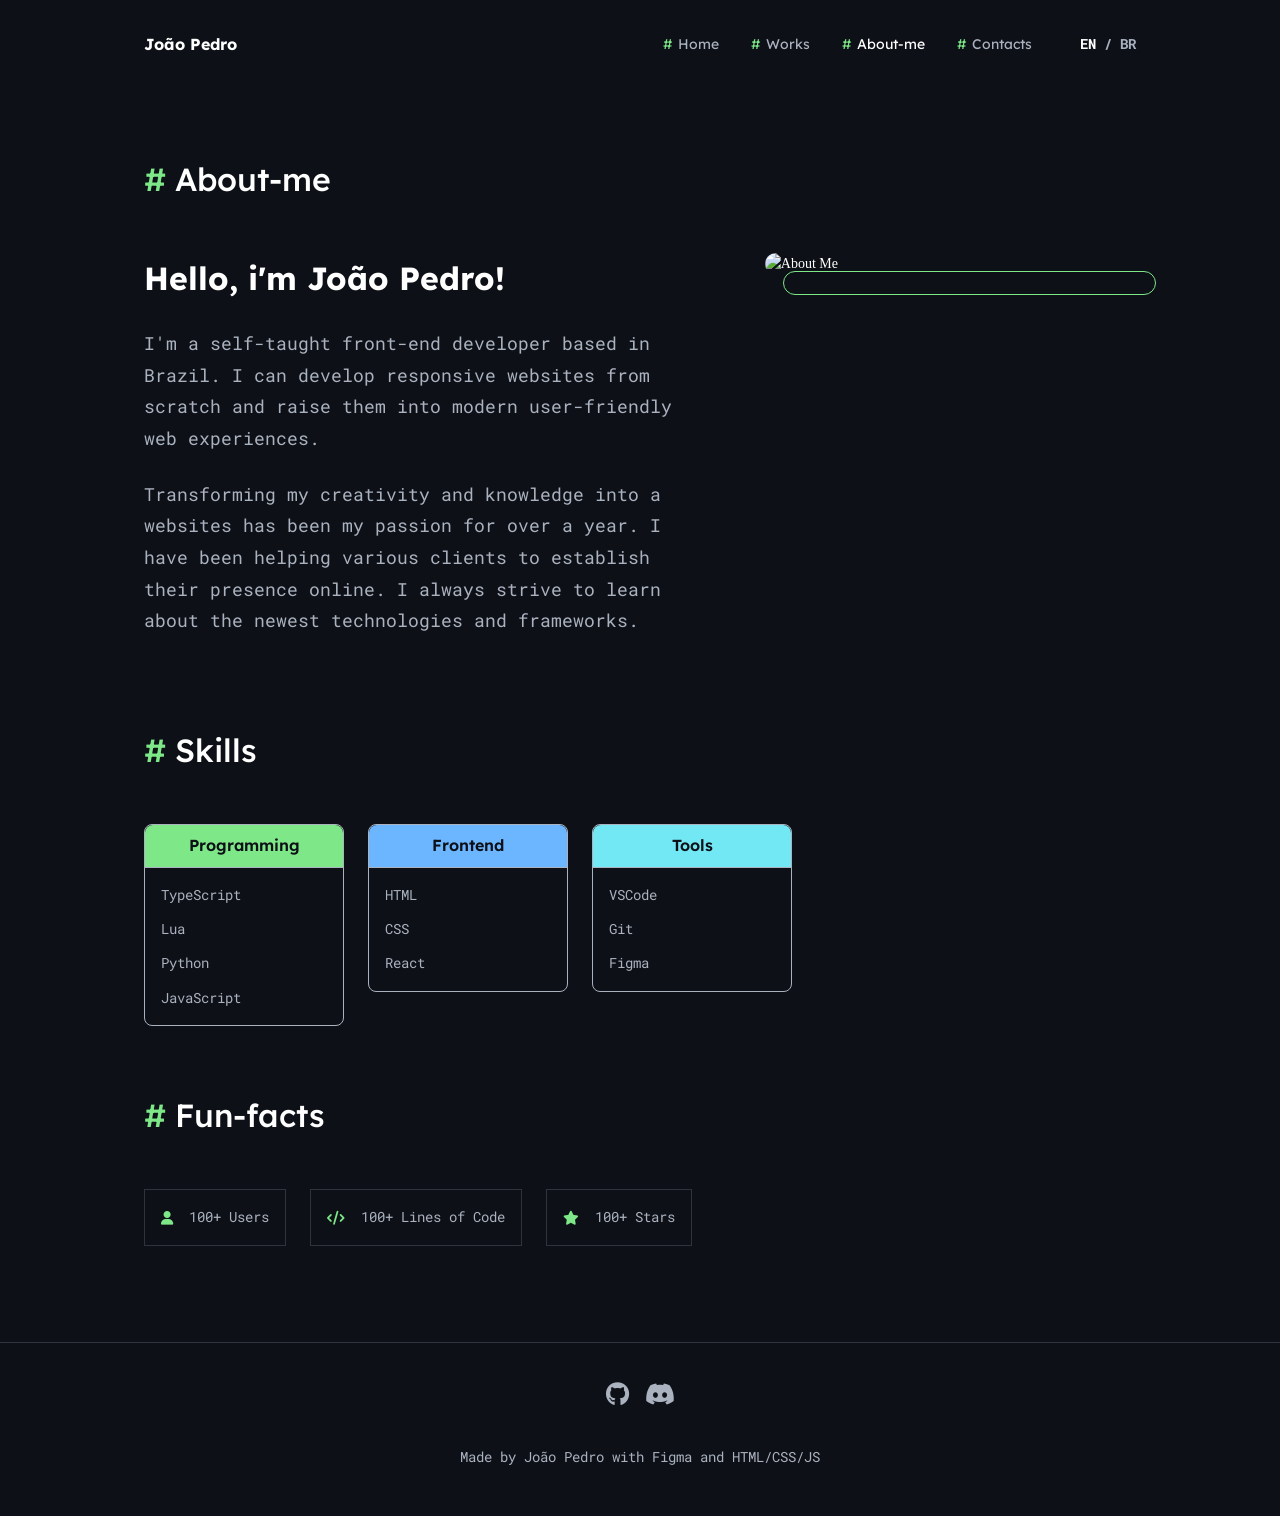
==== src/aboutme.html @ 2ddbf8a6 "feat: Add new project cards, implement working-on animation, and refine UI styling with new `app.js`" ====
<!doctype html>
<html lang="en">
  <head>
    <meta charset="UTF-8" />
    <meta name="viewport" content="width=device-width, initial-scale=1.0" />
    <title>About Me | João Pedro</title>
    <link rel="stylesheet" href="../style/style.css" />
    <link rel="preconnect" href="https://fonts.googleapis.com" />
    <link rel="preconnect" href="https://fonts.gstatic.com" crossorigin />
    <link
      href="https://fonts.googleapis.com/css2?family=Lexend:wght@100..900&display=swap"
      rel="stylesheet"
    />
    <link
      href="https://fonts.googleapis.com/css2?family=Lexend:wght@100..900&family=Roboto+Mono:ital,wght@0,100..700;1,100..700&display=swap"
      rel="stylesheet"
    />
    <link
      href="https://cdnjs.cloudflare.com/ajax/libs/font-awesome/6.5.0/css/all.min.css"
      rel="stylesheet"
    />
  </head>

  <body>
    <!-- Header -->
    <header class="header">
      <div class="container header-container">
        <div class="logo">
          <span><a href="../index.html">João Pedro</a></span>
        </div>
        <nav class="nav">
          <ul class="nav-list">
            <li>
              <a href="../index.html"
                ><span class="hash">#</span>
                <span data-i18n="nav_home">Home</span></a
              >
            </li>
            <li>
              <a href="works.html"
                ><span class="hash">#</span>
                <span data-i18n="nav_works">Works</span></a
              >
            </li>
            <li>
              <a href="aboutme.html" class="active"
                ><span class="hash">#</span>
                <span data-i18n="nav_about">About-me</span></a
              >
            </li>
            <li>
              <a href="contacts.html"
                ><span class="hash">#</span>
                <span data-i18n="nav_contacts">Contacts</span></a
              >
            </li>
            <li class="lang-switch">
              <span class="active">EN</span>
              <span class="divider">/</span>
              <span>BR</span>
            </li>
          </ul>
          <div class="hamburger-menu">
            <span></span>
            <span></span>
            <span></span>
          </div>
        </nav>
      </div>
    </header>

    <main class="container">
      <section class="section-header">
        <h2 class="section-title">
          <span class="hash">#</span>
          <span data-i18n="section_about">About-me</span>
        </h2>
      </section>

      <!-- About Me Content -->
      <section class="about">
        <div class="about-content">
          <div class="about-text">
            <h3 data-i18n="about_title">Hello, i'm João Pedro!</h3>
            <p data-i18n="about_p1">
              I'm a self-taught front-end developer based in Brazil. I can
              develop responsive websites from scratch and raise them into
              modern user-friendly web experiences.
            </p>
            <p data-i18n="about_p2">
              Transforming my creativity and knowledge into a websites has been
              my passion for over a year. I have been helping various clients to
              establish their presence online. I always strive to learn about
              the newest technologies and frameworks.
            </p>
          </div>
          <div class="about-image">
            <div class="img-placeholder">
              <img src="../media/img/about-img.png" alt="About Me" />
            </div>
          </div>
        </div>
      </section>

      <!-- Skills Section (Simplified from index) -->
      <section class="skills" style="margin-top: 4rem;">
        <div class="section-header">
          <h2 class="section-title">
            <span class="hash">#</span>
            <span data-i18n="section_skills">Skills</span>
          </h2>
          <div class="line"></div>
        </div>

        <div class="skills-content">
          <div class="skills-grid">
            <div class="skill-column">
              <div class="skill-category">
                <h3 class="skill-title-programming" data-i18n="skill_title_programming">Languages</h3>
                <ul>
                  <li class="skill-list">TypeScript</li>
                  <li class="skill-list">Lua</li>
                  <li class="skill-list">Python</li>
                  <li class="skill-list">JavaScript</li>
                </ul>
              </div>
            </div>
            <div class="skill-column">
              <div class="skill-category">
                <h3 class="skill-title-frontend">Frontend</h3>
                <ul>
                  <li class="skill-list">HTML</li>
                  <li class="skill-list">CSS</li>
                  <li class="skill-list">React</li>
                </ul>
              </div>
            </div>
            <div class="skill-column">
              <div class="skill-category">
                <h3 class="skill-title-tools" data-i18n="skill_title_tools">Tools</h3>
                <ul>
                  <li class="skill-list">VSCode</li>
                  <li class="skill-list">Git</li>
                  <li class="skill-list">Figma</li>
                </ul>
              </div>
            </div>
          </div>
        </div>
      </section>
      <!-- Fun facts -->
      <section class="funfacts">
        <div class="section-header">
          <h2 class="section-title">
            <span class="hash">#</span>
            <span data-i18n="section_funfacts">Fun-facts</span>
          </h2>
        </div>
        <div class="funfacts-container">
          <div class="funfact-item">
            <i class="fa-solid fa-user"></i>
            <span data-i18n="funfact_users">100+ Users</span>
          </div>
          <div class="funfact-item">
            <i class="fa-solid fa-code"></i>
            <span data-i18n="funfact_code">100+ Lines of Code</span>
          </div>
          <div class="funfact-item">
            <i class="fa-solid fa-star"></i>
            <span data-i18n="funfact_star">100+ Stars</span>
          </div>
        </div>
      </section>
    </main>


    <!-- Footer -->
    <footer class="footer">
      <div class="footer-separator"></div>
      <div class="container footer-container">
        <div class="footer-socials">
          <a href="https://github.com/joaopedro" target="_blank"
            ><i class="fa-brands fa-github"></i
          ></a>
          <a href="https://discord.com/users/joaopedro" target="_blank"
            ><i class="fa-brands fa-discord"></i
          ></a>
        </div>
        <div class="footer-copyright">
          <p>Made by João Pedro with Figma and HTML/CSS/JS</p>
        </div>
      </div>
    </footer>

    <script src="../script/translations.js"></script>
    <script src="https://cdn.jsdelivr.net/npm/marked/marked.min.js"></script>
    <script src="../script/app.js"></script>
  </body>
</html>
---- style/style.css ----
/* Global Reset & Variables */
:root {
  --bg: #0d1117;
  --accent: #abb2bf;
  --button-bg: #1c1c21;
  --button-hover: #282828;
  --border: #2f333d;
  --white: #ffffff;
  --gray: #abb2bf;

  /* Tags Colors */
  --programming: #7EE787;
  --frontend: #6CB6FF;
  --ai: #C674F5;
  --devops: #F67A7C;
  --innovation: #FFA657;
  --design: #F892C7;
  --mobile: #F5F569;
  --datascience: #9CD33B;
  --tools: #73E8F5;
  --other: #abb2bf;
  --backend: #F67A7C;

  --font-main: "Lexend", sans-serif;
  --font-text: "Roboto mono", monospace;
}

* {
  margin: 0;
  padding: 0;
  box-sizing: border-box;
}

body {
  background-color: var(--bg);
  color: var(--white);
  line-height: 1.6;
  font-size: 14px;
}

a {
  font-family: var(--font-main);
  text-decoration: none;
  color: inherit;
}

ul {
  list-style: none;
}

img {
  max-width: 100%;
  display: block;
}

/* Utility Classes */
.container {
  max-width: 1024px;
  margin: 0 auto;
  padding: 0 1rem;
  width: 100%;
}

.hash {
  color: var(--programming);
}

.highlight_green {
  color: var(--programming);
}
.highlight_blue {
  color: var(--frontend);
}
.highlight_purple {
  color: var(--ai);
}
.highlight_red {
  color: var(--devops);
}
.highlight_yellow {
  color: var(--mobile);
}
.highlight_orange {
  color: var(--innovation);
}
.highlight_pink {
  color: var(--design);
}
.highlight_cyan {
  color: var(--tools);
}

.btn {
  border-radius: 8px;
  display: inline-block;
  padding: 8px 16px;
  border: 1px solid var(--programming);
  color: var(--white);
  background-color: var(--button-bg);
  font-weight: 500;
  cursor: pointer;
}

.btn i {
  margin-right: 8px;
}

.btn:hover {
  background-color: var(--button-hover);
}

.btn-primary {
  border-color: var(--accent);
}

.btn-small {
  padding: 4px 8px;
  font-size: 0.9rem;
}

.btn-large {
  display: block;
  width: fit-content;
  margin: 2rem auto 0;
  padding: 8px 200px;
  font-size: 1rem;
}

.section-header {
  font-family: var(--font-main);
  display: flex;
  align-items: center;
  margin-bottom: 3rem;
  margin-top: 4rem;
}

.section-title {
  font-family: var(--font-main);
  font-size: 2rem;
  font-weight: 500;
}

.view-all {
  font-family: var(--font-text);
  margin-left: auto;
  font-size: 1rem;
}

/* Header */
.header {
  padding: 2rem 0;
  position: sticky;
  top: 0;
  background-color: var(--bg);
  z-index: 100;
  border-bottom: 1px solid var(--accent-line);
}

.header-container {
  display: flex;
  justify-content: space-between;
  align-items: center;
}

.logo span {
  font-family: var(--font-main);
  font-weight: 700;
  font-size: 1rem;
}

.nav-list {
  display: flex;
  gap: 2rem;
}

.nav-list a {
  color: var(--gray);
}

.nav-list a:hover,
.nav-list a.active {
  color: var(--white);
}

.nav-list .hash {
  margin-right: 2px;
}

.lang-switch {
  font-family: var(--font-text);
  margin-left: 1rem;
  color: var(--gray);
  font-weight: bold;
  cursor: pointer;
}

.lang-switch .active {
  color: var(--white);
}

.hamburger-menu {
  display: none;
  flex-direction: column;
  gap: 5px;
  cursor: pointer;
}

.hamburger-menu span {
  width: 25px;
  height: 3px;
  background-color: var(--white);
}

/* Hero Section */
.hero {
  margin-top: 4rem;
}

.hero-container {
  display: flex;
  align-items: center;
  justify-content: space-between;
  gap: 2rem;
}

.hero-content {
  max-width: 500px;
}

.hero-title {
  font-family: var(--font-main);
  font-size: 52px;
  font-weight: normal;
  margin-bottom: 1rem;
  line-height: 1.2;
  letter-spacing: -1px;
}

.hero-title span[class^="highlight_"] {
  font-weight: bold;
}

.hero-desc {
  color: var(--gray);
  font-family: var(--font-text);
  font-size: 16px;
  margin-bottom: 2rem;
}

.hero-image {
  position: relative;
  max-width: 400px;
}

.hero-image img {
  border-radius: 24px;
}

/* Quote Section */
.quote-section {
  margin-top: 6rem;
  margin-bottom: 12rem;
}

.quote-box {
  margin: 0 auto;
  padding: 1rem 2rem;
  position: relative;
  width: fit-content;
  border-left: 4px solid var(--programming);
}

.quote-text {
  font-family: var(--font-text);
  font-size: 1.5rem;
  font-weight: 500;
  display: flex;
  flex-direction: column;
  gap: 1.5rem;
}

.quote-author {
  font-family: var(--font-text);
  font-weight: bold;
  font-size: 1rem;
}

/* Projects Section */
.projects-grid {
  display: grid;
  grid-template-columns: repeat(auto-fill, minmax(300px, 1fr));
  gap: 1rem;
}

.project-card {
  border: 1px solid var(--accent);
  border-radius: 8px;
}

.card-img img {
  width: 100%;
  height: 200px;
  object-fit: cover;
  border-bottom: 1px solid var(--gray);
  background-color: var(--bg); /* Placeholder color */
  border-radius: 8px 8px 0 0;
}

.card-tag-tech {
  font-size: 1rem;
  font-family: var(--font-text);
  font-weight: 500;
  display: flex;
  gap: 0.5rem;
  flex-wrap: wrap;
  padding-bottom: 1rem;
}

.card-tag-tech span {
  width: auto;
  height: auto;
  border-radius: 6px;
  padding: 0.2rem 0.6rem;
  color: var(--bg);
}

.card-tag-tech span.frontend {
  background-color: var(--frontend);
}
.card-tag-tech span.backend {
  background-color: var(--backend);
}
.card-tag-tech span.datascience {
  background-color: var(--datascience);
}
.card-tag-tech span.tools {
  background-color: var(--tools);
}
.card-tag-tech span.ai {
  background-color: var(--ai);
}
.card-tag-tech span.design {
  background-color: var(--design);
}
.card-tag-tech span.mobile {
  background-color: var(--mobile);
}
.card-tag-tech span.programming {
  background-color: var(--programming);
}
.card-tag-tech span.innovation {
  background-color: var(--innovation);
}
.card-tag-tech span.other {
  background-color: var(--other);
}

.card-body {
  padding: 1rem;
  font-family: var(--font-text);
}

.card-title {
  font-family: var(--font-main);
  font-size: 1.5rem;
  margin-bottom: 1rem;
}

.card-desc {
  font-family: var(--font-text);
  color: var(--gray);
  margin-bottom: 1rem;
}

.card-footer {
  font-family: var(--font-text);
  display: flex;
  gap: 1rem;
}

/* Skills Section */
.skills-content {
  display: flex;
  gap: 2rem;
}

.skills-grid {
  flex: 3;
  display: flex;
  flex-direction: row;
  gap: 1.5rem;
  flex-wrap: wrap;
  justify-content: flex-start;
}

.skill-column {
  display: flex;
  flex-direction: column;
  gap: 1.5rem;
}

.skill-category {
  border: 1px solid var(--accent);
  border-radius: 8px;
  width: 200px;
}

.skill-title,
[class^="skill-title-"] {
  font-family: var(--font-main);
  padding: 0.5rem;
  border-bottom: 1px solid var(--accent);
  font-size: 1rem;
  font-weight: 600;
  text-align: center;
}

[class^="skill-title-"] {
  color: var(--bg);
  border-radius: 8px 8px 0 0;
}

.skill-title-programming {
  background-color: var(--programming);
}
.skill-title-datascience {
  background-color: var(--datascience);
}
.skill-title-devops {
  background-color: var(--devops);
}
.skill-title-tools {
  background-color: var(--tools);
}
.skill-title-ai {
  background-color: var(--ai);
}
.skill-title-other {
  background-color: var(--other);
}
.skill-title-backend {
  background-color: var(--backend);
}
.skill-title-frontend {
  background-color: var(--frontend);
}
.skill-title-mobile {
  background-color: var(--mobile);
}
.skill-title-design {
  background-color: var(--design);
}
.skill-title-innovation {
  background-color: var(--innovation);
}

.skill-category ul {
  display: flex;
  flex-direction: column;
  gap: 0.75rem;
  padding: 1rem;
}

.skill-list {
  font-family: var(--font-text);
  color: var(--accent);
  display: flex;
  align-items: center;
  gap: 0.5rem;
}

/* About Me */
.about-content {
  display: flex;
  gap: 4rem;
  align-items: flex-start;
}

.about-text {
  flex: 1.2;
  color: var(--accent);
}

.about-text h3 {
  font-family: var(--font-main);
  font-size: 2rem;
  color: var(--white);
  margin-bottom: 1.5rem;
}

.about-text p {
  font-family: var(--font-text);
  margin-bottom: 1.5rem;
  line-height: 1.8;
  font-size: 1.1rem;
}

.about-image {
  flex: 0.8;
  position: relative;
}

.about-image img {
  border-radius: 24px;
}

.about-image::after {
  content: "";
  position: absolute;
  bottom: -20px;
  right: -20px;
  width: 100%;
  height: 100%;
  border: 1px solid var(--programming);
  border-radius: 24px;
  z-index: -1;
}

/* Contacts Section */
.contacts {
  padding: 6rem 0;
}

.contacts-container {
  display: flex;
  justify-content: space-between;
  align-items: center;
  gap: 4rem;
}

.contacts-left {
  flex: 1;
}

.lets-work-header {
  display: flex;
  align-items: center;
  gap: 1.5rem;
  margin-bottom: 0.5rem;
}

.lets-text {
  font-family: var(--font-main);
  font-size: 4rem;
  font-weight: 800;
  color: var(--white);
  line-height: 1;
}

.arrow-badge {
  background-color: #79f18e;
  width: 75px;
  height: 50px;
  border-radius: 50px;
  display: flex;
  align-items: center;
  justify-content: center;
  color: #0c0d10;
  font-size: 1.5rem;
}

.arrow-badge i {
  transform: rotate(45deg);
}

.work-together-text {
  font-family: var(--font-main);
  font-size: 4rem;
  font-weight: 800;
  color: var(--white);
  margin-bottom: 2.5rem;
  line-height: 1;
}

.contacts-desc {
  font-family: var(--font-text);
  color: var(--gray);
  max-width: 450px;
  font-size: 1.1rem;
  line-height: 1.6;
}

.contacts-right {
  flex: 1;
  display: flex;
  justify-content: flex-end;
}

.contacts-card {
  background-color: transparent;
  border: 1px solid var(--border);
  border-radius: 40px;
  padding: 46px;
  width: 100%;
  max-width: 900px;
}

.contacts-card .card-title {
  font-family: var(--font-main);
  font-size: 2rem;
  font-weight: 500;
  margin-bottom: 3rem;
  color: var(--white);
}

.contact-info-grid {
  display: grid;
  grid-template-columns: 1fr 1fr;
  gap: 2rem;
  margin-bottom: 3rem;
}

.info-label {
  font-family: var(--font-text);
  color: var(--gray);
  font-size: 0.9rem;
  margin-bottom: 0.5rem;
}

.info-value {
  font-family: var(--font-text);
  color: var(--white);
  font-size: 0.9rem;
  font-weight: 500;
}

.card-bottom {
  display: flex;
  justify-content: space-between;
  align-items: center;
}

.social-links-circle {
  display: flex;
  gap: 1rem;
}

.social-icon-circle {
  width: 45px;
  height: 45px;
  border-radius: 50%;
  background-color: #1c1f26;
  display: flex;
  align-items: center;
  justify-content: center;
  color: var(--white);
  font-size: 1.1rem;
  transition: background-color 0.3s;
}

.social-icon-circle:hover {
  background-color: #2f333d;
}

.card-actions {
  display: flex;
  gap: 1rem;
}

/* Footer Section */
.footer {
  padding-bottom: 3rem;
}

.footer-separator {
  height: 1px;
  background-color: var(--border);
  margin-bottom: 2rem;
}

.footer-container {
  display: flex;
  flex-direction: column;
  align-items: center;
  gap: 2rem;
}

.social-icons-hero {
  display: flex;
  gap: 1.5rem;
  margin-top: 3rem;
}

.social-icons-hero a {
  font-size: 1.5rem;
  color: var(--gray);
  transition:
    color 0.3s,
    transform 0.3s;
}

.social-icons-hero a:hover {
  color: var(--programming);
  transform: translateY(-5px);
}

.footer-socials {
  display: flex;
  gap: 1rem;
  font-size: 1.5rem;
  color: var(--gray);
}

.footer-socials a:hover {
  color: var(--white);
}

.footer-copyright {
  font-family: var(--font-text);
  color: var(--gray);
  font-size: 0.9rem;
  text-align: center;
}

/* Responsive */
@media (max-width: 768px) {
  .nav-list {
    display: none; /* Hide nav links on mobile for now */
    position: absolute;
    top: 60px;
    left: 0;
    width: 100%;
    background-color: var(--bg);
    flex-direction: column;
    align-items: center;
    padding: 2rem;
    border-bottom: 1px solid var(--gray);
  }

  .nav-list.active {
    display: flex;
  }

  .hamburger-menu {
    display: flex;
  }

  .hero-container {
    flex-direction: column;
    text-align: center;
  }

  .hero-content {
    max-width: 100%;
    display: flex;
    flex-direction: column;
    align-items: center;
  }

  .social-icons-hero {
    justify-content: center;
  }

  .hero-image {
    display: none; /* often clearer on mobile */
  }

  .skills-content {
    flex-direction: column;
  }

  .skills-grid {
    justify-content: center;
    align-items: center;
    flex-wrap: wrap;
  }

  .about-content {
    flex-direction: column;
  }

  .about-image {
    display: none;
  }

  .contacts-container {
    flex-direction: column;
    gap: 4rem;
    text-align: center;
  }

  .lets-work-header {
    justify-content: center;
  }

  .lets-text,
  .work-together-text {
    font-size: 2.5rem;
  }

  .contacts-desc {
    margin: 0 auto;
  }

  .contacts-right {
    justify-content: center;
  }

  .contacts-card {
    padding: 2rem;
  }

  .contact-info-grid {
    grid-template-columns: 1fr;
    gap: 1.5rem;
  }

  .card-bottom {
    flex-direction: column;
    gap: 2rem;
    justify-content: space-between;
  }
}

/* Markdown */
.markdown-content {
  font-family: var(--font-text);
  color: var(--gray);
  line-height: 1.6;
  font-size: 16px;
}

.markdown-content h1 {
  font-family: var(--font-main);
  font-size: 2.5rem;
  font-weight: bold;
  margin-top: 2rem;
  margin-bottom: 1rem;
  color: var(--white);
}

.markdown-content h2 {
  font-family: var(--font-main);
  font-size: 2rem;
  font-weight: bold;
  margin-top: 2rem;
  margin-bottom: 1rem;
  color: var(--white);
}

.markdown-content h3 {
  font-family: var(--font-main);
  font-size: 1.5rem;
  font-weight: bold;
  margin-top: 1.5rem;
  margin-bottom: 0.5rem;
  color: var(--white);
}

.markdown-content h4 {
  font-family: var(--font-main);
  font-size: 1.25rem;
  font-weight: bold;
  margin-top: 1rem;
  margin-bottom: 0.5rem;
  color: var(--white);
}

.markdown-content h5 {
  font-family: var(--font-main);
  font-size: 1.125rem;
  font-weight: bold;
  margin-top: 1rem;
  margin-bottom: 0.5rem;
  color: var(--white);
}

.markdown-content h6 {
  font-family: var(--font-main);
  font-size: 1rem;
  font-weight: bold;
  margin-top: 1rem;
  margin-bottom: 0.5rem;
  color: var(--white);
}

.markdown-content p {
  margin-bottom: 1rem;
}

.markdown-content a {
  color: var(--programming);
  text-decoration: none;
}

.markdown-content a:hover {
  text-decoration: underline;
}

.markdown-content ul,
.markdown-content ol {
  margin-bottom: 1rem;
  padding-left: 2rem;
}

.markdown-content li {
  margin-bottom: 0.5rem;
}

.markdown-content blockquote {
  border-left: 4px solid var(--programming);
  padding-left: 1rem;
  margin: 1rem 0;
  color: var(--gray);
}

.markdown-content pre {
  background-color: var(--button-bg);
  padding: 1rem;
  border-radius: 8px;
  overflow-x: auto;
  margin: 1rem 0;
}

.markdown-content code {
  background-color: var(--button-bg);
  padding: 0.2rem 0.4rem;
  border-radius: 4px;
}

.markdown-content pre code {
  background-color: transparent;
  padding: 0;
}

.markdown-content table {
  border-collapse: collapse;
  width: 100%;
  margin: 1rem 0;
}

.markdown-content th,
.markdown-content td {
  border: 1px solid var(--gray);
  padding: 0.5rem;
  text-align: left;
}

.markdown-content th {
  background-color: var(--button-bg);
  color: var(--white);
}

.markdown-content img {
  max-width: 100%;
  height: auto;
  margin: 1rem 0;
  border-radius: 8px;
}

.markdown-content hr {
  border: none;
  border-top: 1px solid var(--gray);
  margin: 2rem 0;
}


/* Working On section */
.working-on {
  border: 1px solid var(--border);
  position: absolute;
  bottom: 2rem;
  left: 0;
  background-color: var(--bg);
  padding: 0.5rem 1rem;
  z-index: 10;
  display: flex;
  align-items: center;
  gap: 0.5rem;
  border-radius: 0 8px 8px 0;
}

.working-on-content {
  display: flex;
  align-items: center;
  gap: 1rem;
}

@keyframes blink {
  0% {
    opacity: 1;
  }
  50% {
    opacity: 0;
  }
  100% {
    opacity: 1;
  }
}

.working-icon.active {
  animation: blink 1s infinite; /* pisca a cada 1 segundo */
  color: var(--programming);
  font-size: 0.8rem;
}

.working-icon.disable {
  animation: none;
  color: var(--gray);
}

.working-on-title {
  color: var(--gray);
  font-family: var(--font-text);
  font-size: 1rem;
  font-weight: 500;
}

/* Fun Facts section */
.funfacts {
  margin-top: 4rem;
  margin-bottom: 6rem;
}

.funfacts-container {
  display: flex;
  flex-wrap: wrap;
  gap: 1.5rem;
}

.funfact-item {
  border: 1px solid var(--border);
  padding: 1rem;
  display: flex;
  align-items: center;
  gap: 1rem;
  font-family: var(--font-text);
  color: var(--gray);
}

.funfact-item i {
  color: var(--programming);
}
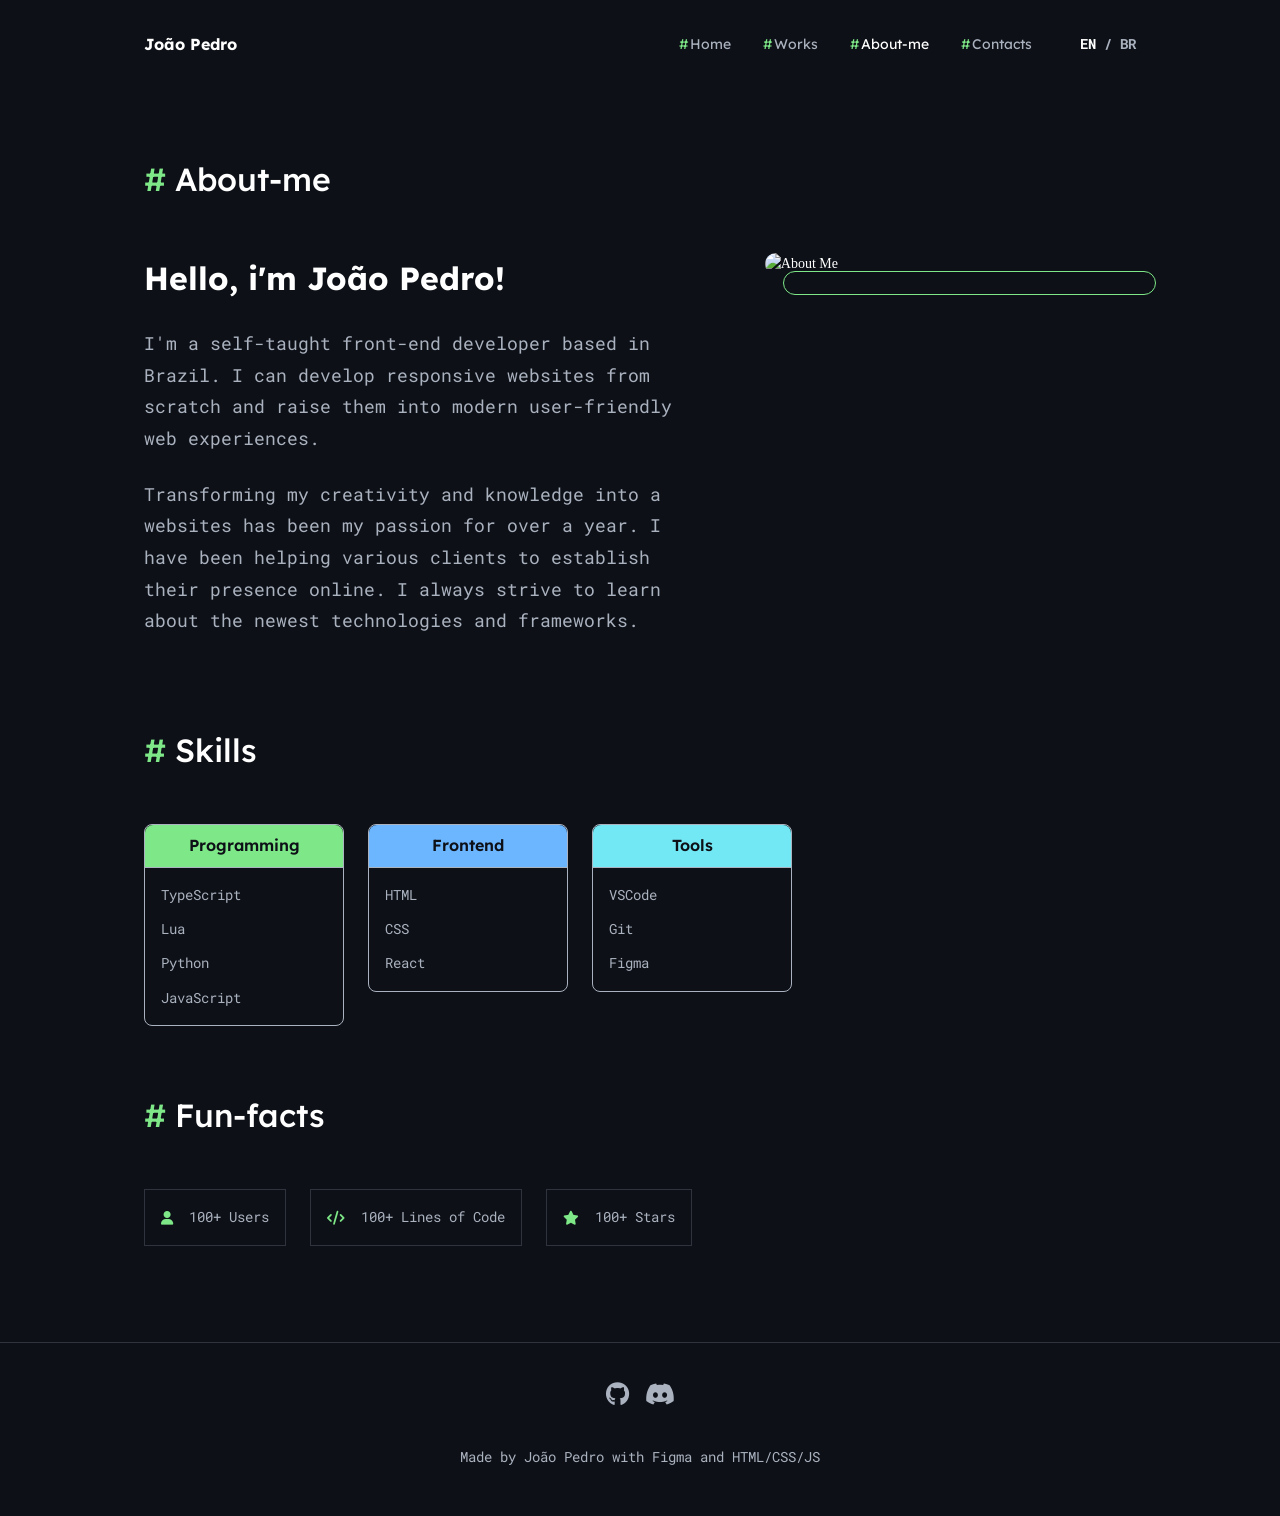
==== commit faba4888: "feat: syntax fix" ====
--- a/src/aboutme.html
+++ b/src/aboutme.html
@@ -1,199 +1,179 @@
 <!doctype html>
 <html lang="en">
-  <head>
-    <meta charset="UTF-8" />
-    <meta name="viewport" content="width=device-width, initial-scale=1.0" />
-    <title>About Me | João Pedro</title>
-    <link rel="stylesheet" href="../style/style.css" />
-    <link rel="preconnect" href="https://fonts.googleapis.com" />
-    <link rel="preconnect" href="https://fonts.gstatic.com" crossorigin />
-    <link
-      href="https://fonts.googleapis.com/css2?family=Lexend:wght@100..900&display=swap"
-      rel="stylesheet"
-    />
-    <link
-      href="https://fonts.googleapis.com/css2?family=Lexend:wght@100..900&family=Roboto+Mono:ital,wght@0,100..700;1,100..700&display=swap"
-      rel="stylesheet"
-    />
-    <link
-      href="https://cdnjs.cloudflare.com/ajax/libs/font-awesome/6.5.0/css/all.min.css"
-      rel="stylesheet"
-    />
-  </head>
 
-  <body>
-    <!-- Header -->
-    <header class="header">
-      <div class="container header-container">
-        <div class="logo">
-          <span><a href="../index.html">João Pedro</a></span>
+<head>
+  <meta charset="UTF-8" />
+  <meta name="viewport" content="width=device-width, initial-scale=1.0" />
+  <title>About Me | João Pedro</title>
+  <link rel="stylesheet" href="../style/style.css" />
+  <link rel="preconnect" href="https://fonts.googleapis.com" />
+  <link rel="preconnect" href="https://fonts.gstatic.com" crossorigin />
+  <link href="https://fonts.googleapis.com/css2?family=Lexend:wght@100..900&display=swap" rel="stylesheet" />
+  <link
+    href="https://fonts.googleapis.com/css2?family=Lexend:wght@100..900&family=Roboto+Mono:ital,wght@0,100..700;1,100..700&display=swap"
+    rel="stylesheet">
+  <link href="https://cdnjs.cloudflare.com/ajax/libs/font-awesome/6.5.0/css/all.min.css" rel="stylesheet" />
+</head>
+
+<body>
+  <!-- Header -->
+  <header class="header">
+    <div class="container header-container">
+      <div class="logo">
+        <span><a href="../index.html">João Pedro</a></span>
+      </div>
+      <nav class="nav">
+        <ul class="nav-list">
+          <li>
+            <a href="../index.html"><span class="hash">#</span><span data-i18n="nav_home">Home</span></a>
+          </li>
+          <li>
+            <a href="works.html"><span class="hash">#</span><span data-i18n="nav_works">Works</span></a>
+          </li>
+          <li>
+            <a href="aboutme.html" class="active"><span class="hash">#</span><span
+                data-i18n="nav_about">About-me</span></a>
+          </li>
+          <li>
+            <a href="contacts.html"><span class="hash">#</span><span data-i18n="nav_contacts">Contacts</span></a>
+          </li>
+          <li class="lang-switch">
+            <span class="active">EN</span>
+            <span class="divider">/</span>
+            <span>BR</span>
+          </li>
+        </ul>
+        <div class="hamburger-menu">
+          <span></span>
+          <span></span>
+          <span></span>
         </div>
-        <nav class="nav">
-          <ul class="nav-list">
-            <li>
-              <a href="../index.html"
-                ><span class="hash">#</span>
-                <span data-i18n="nav_home">Home</span></a
-              >
-            </li>
-            <li>
-              <a href="works.html"
-                ><span class="hash">#</span>
-                <span data-i18n="nav_works">Works</span></a
-              >
-            </li>
-            <li>
-              <a href="aboutme.html" class="active"
-                ><span class="hash">#</span>
-                <span data-i18n="nav_about">About-me</span></a
-              >
-            </li>
-            <li>
-              <a href="contacts.html"
-                ><span class="hash">#</span>
-                <span data-i18n="nav_contacts">Contacts</span></a
-              >
-            </li>
-            <li class="lang-switch">
-              <span class="active">EN</span>
-              <span class="divider">/</span>
-              <span>BR</span>
-            </li>
-          </ul>
-          <div class="hamburger-menu">
-            <span></span>
-            <span></span>
-            <span></span>
+      </nav>
+    </div>
+  </header>
+
+  <main class="container">
+    <section class="section-header">
+      <h2 class="section-title">
+        <span class="hash">#</span>
+        <span data-i18n="section_about">About-me</span>
+      </h2>
+    </section>
+
+    <!-- About Me Content -->
+    <section class="about">
+      <div class="about-content">
+        <div class="about-text">
+          <h3 data-i18n="about_title">Hello, i'm João Pedro!</h3>
+          <p data-i18n="about_p1">
+            I'm a self-taught front-end developer based in Brazil. I can
+            develop responsive websites from scratch and raise them into
+            modern user-friendly web experiences.
+          </p>
+          <p data-i18n="about_p2">
+            Transforming my creativity and knowledge into a websites has been
+            my passion for over a year. I have been helping various clients to
+            establish their presence online. I always strive to learn about
+            the newest technologies and frameworks.
+          </p>
+        </div>
+        <div class="about-image">
+          <div class="img-placeholder">
+            <img src="../media/img/about-img.png" alt="About Me" />
           </div>
-        </nav>
+        </div>
       </div>
-    </header>
+    </section>
 
-    <main class="container">
-      <section class="section-header">
+    <!-- Skills Section (Simplified from index) -->
+    <section class="skills" style="margin-top: 4rem;">
+      <div class="section-header">
         <h2 class="section-title">
           <span class="hash">#</span>
-          <span data-i18n="section_about">About-me</span>
+          <span data-i18n="section_skills">Skills</span>
         </h2>
-      </section>
+        <div class="line"></div>
+      </div>
 
-      <!-- About Me Content -->
-      <section class="about">
-        <div class="about-content">
-          <div class="about-text">
-            <h3 data-i18n="about_title">Hello, i'm João Pedro!</h3>
-            <p data-i18n="about_p1">
-              I'm a self-taught front-end developer based in Brazil. I can
-              develop responsive websites from scratch and raise them into
-              modern user-friendly web experiences.
-            </p>
-            <p data-i18n="about_p2">
-              Transforming my creativity and knowledge into a websites has been
-              my passion for over a year. I have been helping various clients to
-              establish their presence online. I always strive to learn about
-              the newest technologies and frameworks.
-            </p>
+      <div class="skills-content">
+        <div class="skills-grid">
+          <div class="skill-column">
+            <div class="skill-category">
+              <h3 class="skill-title-programming" data-i18n="skill_title_programming">Languages</h3>
+              <ul>
+                <li class="skill-list">TypeScript</li>
+                <li class="skill-list">Lua</li>
+                <li class="skill-list">Python</li>
+                <li class="skill-list">JavaScript</li>
+              </ul>
+            </div>
           </div>
-          <div class="about-image">
-            <div class="img-placeholder">
-              <img src="../media/img/about-img.png" alt="About Me" />
+          <div class="skill-column">
+            <div class="skill-category">
+              <h3 class="skill-title-frontend">Frontend</h3>
+              <ul>
+                <li class="skill-list">HTML</li>
+                <li class="skill-list">CSS</li>
+                <li class="skill-list">React</li>
+              </ul>
+            </div>
+          </div>
+          <div class="skill-column">
+            <div class="skill-category">
+              <h3 class="skill-title-tools" data-i18n="skill_title_tools">Tools</h3>
+              <ul>
+                <li class="skill-list">VSCode</li>
+                <li class="skill-list">Git</li>
+                <li class="skill-list">Figma</li>
+              </ul>
             </div>
           </div>
         </div>
-      </section>
-
-      <!-- Skills Section (Simplified from index) -->
-      <section class="skills" style="margin-top: 4rem;">
-        <div class="section-header">
-          <h2 class="section-title">
-            <span class="hash">#</span>
-            <span data-i18n="section_skills">Skills</span>
-          </h2>
-          <div class="line"></div>
+      </div>
+    </section>
+    <!-- Fun facts -->
+    <section class="funfacts">
+      <div class="section-header">
+        <h2 class="section-title">
+          <span class="hash">#</span>
+          <span data-i18n="section_funfacts">Fun-facts</span>
+        </h2>
+      </div>
+      <div class="funfacts-container">
+        <div class="funfact-item">
+          <i class="fa-solid fa-user"></i>
+          <span data-i18n="funfact_users">100+ Users</span>
         </div>
-
-        <div class="skills-content">
-          <div class="skills-grid">
-            <div class="skill-column">
-              <div class="skill-category">
-                <h3 class="skill-title-programming" data-i18n="skill_title_programming">Languages</h3>
-                <ul>
-                  <li class="skill-list">TypeScript</li>
-                  <li class="skill-list">Lua</li>
-                  <li class="skill-list">Python</li>
-                  <li class="skill-list">JavaScript</li>
-                </ul>
-              </div>
-            </div>
-            <div class="skill-column">
-              <div class="skill-category">
-                <h3 class="skill-title-frontend">Frontend</h3>
-                <ul>
-                  <li class="skill-list">HTML</li>
-                  <li class="skill-list">CSS</li>
-                  <li class="skill-list">React</li>
-                </ul>
-              </div>
-            </div>
-            <div class="skill-column">
-              <div class="skill-category">
-                <h3 class="skill-title-tools" data-i18n="skill_title_tools">Tools</h3>
-                <ul>
-                  <li class="skill-list">VSCode</li>
-                  <li class="skill-list">Git</li>
-                  <li class="skill-list">Figma</li>
-                </ul>
-              </div>
-            </div>
-          </div>
+        <div class="funfact-item">
+          <i class="fa-solid fa-code"></i>
+          <span data-i18n="funfact_code">100+ Lines of Code</span>
         </div>
-      </section>
-      <!-- Fun facts -->
-      <section class="funfacts">
-        <div class="section-header">
-          <h2 class="section-title">
-            <span class="hash">#</span>
-            <span data-i18n="section_funfacts">Fun-facts</span>
-          </h2>
+        <div class="funfact-item">
+          <i class="fa-solid fa-star"></i>
+          <span data-i18n="funfact_star">100+ Stars</span>
         </div>
-        <div class="funfacts-container">
-          <div class="funfact-item">
-            <i class="fa-solid fa-user"></i>
-            <span data-i18n="funfact_users">100+ Users</span>
-          </div>
-          <div class="funfact-item">
-            <i class="fa-solid fa-code"></i>
-            <span data-i18n="funfact_code">100+ Lines of Code</span>
-          </div>
-          <div class="funfact-item">
-            <i class="fa-solid fa-star"></i>
-            <span data-i18n="funfact_star">100+ Stars</span>
-          </div>
-        </div>
-      </section>
-    </main>
+      </div>
+    </section>
+  </main>
 
 
-    <!-- Footer -->
-    <footer class="footer">
-      <div class="footer-separator"></div>
-      <div class="container footer-container">
-        <div class="footer-socials">
-          <a href="https://github.com/joaopedro" target="_blank"
-            ><i class="fa-brands fa-github"></i
-          ></a>
-          <a href="https://discord.com/users/joaopedro" target="_blank"
-            ><i class="fa-brands fa-discord"></i
-          ></a>
-        </div>
-        <div class="footer-copyright">
-          <p>Made by João Pedro with Figma and HTML/CSS/JS</p>
-        </div>
+  <!-- Footer -->
+  <footer class="footer">
+    <div class="footer-separator"></div>
+    <div class="container footer-container">
+      <div class="footer-socials">
+        <a href="https://github.com/joaopedro" target="_blank"><i class="fa-brands fa-github"></i></a>
+        <a href="https://discord.com/users/joaopedro" target="_blank"><i class="fa-brands fa-discord"></i></a>
       </div>
-    </footer>
+      <div class="footer-copyright">
+        <p>Made by João Pedro with Figma and HTML/CSS/JS</p>
+      </div>
+    </div>
+  </footer>
 
-    <script src="../script/translations.js"></script>
-    <script src="https://cdn.jsdelivr.net/npm/marked/marked.min.js"></script>
-    <script src="../script/app.js"></script>
-  </body>
-</html>
+  <script src="../script/translations.js"></script>
+  <script src="https://cdn.jsdelivr.net/npm/marked/marked.min.js"></script>
+  <script src="../script/app.js"></script>
+</body>
+
+</html>
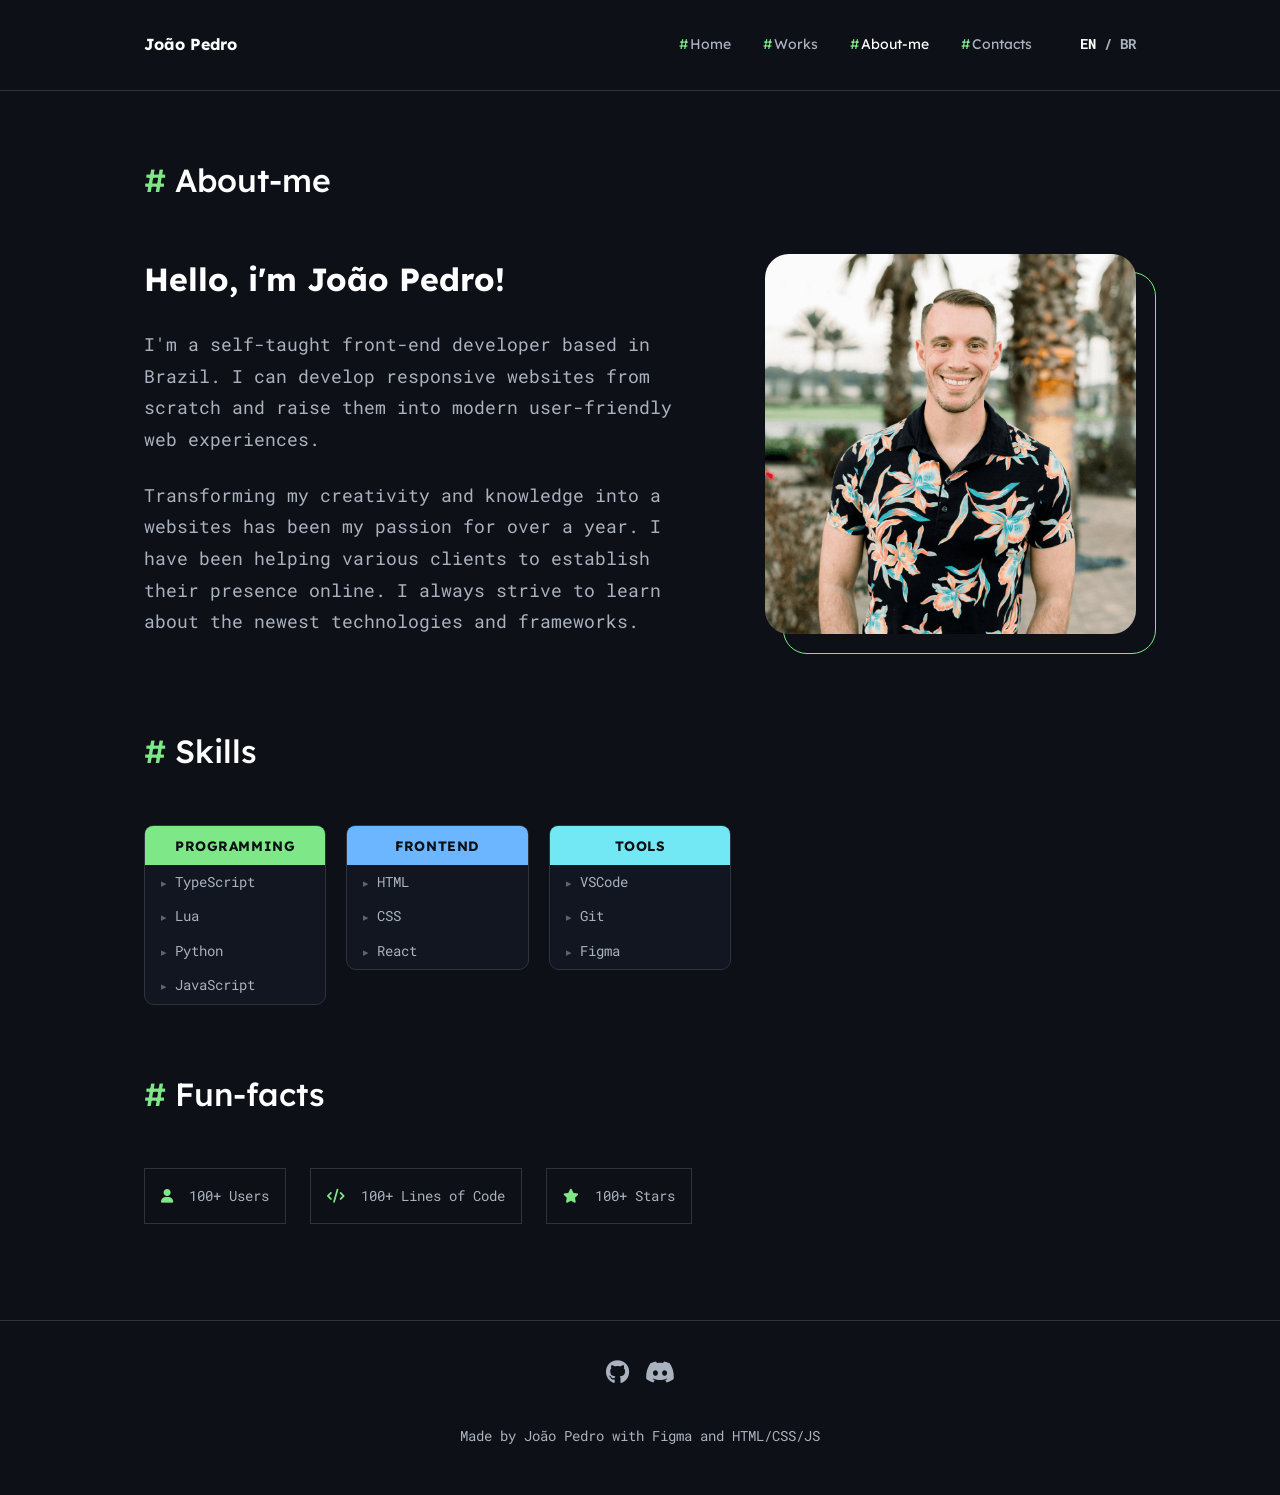
==== commit 56d0ae08: "feat: Remove markdown rendering functionality, associated files, and unused CSS, and clean up duplic" ====
--- a/src/aboutme.html
+++ b/src/aboutme.html
@@ -8,7 +8,6 @@
   <link rel="stylesheet" href="../style/style.css" />
   <link rel="preconnect" href="https://fonts.googleapis.com" />
   <link rel="preconnect" href="https://fonts.gstatic.com" crossorigin />
-  <link href="https://fonts.googleapis.com/css2?family=Lexend:wght@100..900&display=swap" rel="stylesheet" />
   <link
     href="https://fonts.googleapis.com/css2?family=Lexend:wght@100..900&family=Roboto+Mono:ital,wght@0,100..700;1,100..700&display=swap"
     rel="stylesheet">
@@ -172,7 +171,6 @@
   </footer>
 
   <script src="../script/translations.js"></script>
-  <script src="https://cdn.jsdelivr.net/npm/marked/marked.min.js"></script>
   <script src="../script/app.js"></script>
 </body>
 
--- a/style/style.css
+++ b/style/style.css
@@ -1,3 +1,10 @@
+/* ── Mobile (≤ 768px) ── */
+@media (max-width: 768px) {
+  .nav-list {
+    display: none;
+  }
+}
+
 /* Global Reset & Variables */
 :root {
   --bg: #0d1117;
@@ -68,24 +75,31 @@
 .highlight_green {
   color: var(--programming);
 }
+
 .highlight_blue {
   color: var(--frontend);
 }
+
 .highlight_purple {
   color: var(--ai);
 }
+
 .highlight_red {
   color: var(--devops);
 }
+
 .highlight_yellow {
   color: var(--mobile);
 }
+
 .highlight_orange {
   color: var(--innovation);
 }
+
 .highlight_pink {
   color: var(--design);
 }
+
 .highlight_cyan {
   color: var(--tools);
 }
@@ -122,7 +136,7 @@
   display: block;
   width: fit-content;
   margin: 2rem auto 0;
-  padding: 8px 200px;
+  padding: 8px clamp(24px, 8vw, 80px);
   font-size: 1rem;
 }
 
@@ -140,11 +154,7 @@
   font-weight: 500;
 }
 
-.view-all {
-  font-family: var(--font-text);
-  margin-left: auto;
-  font-size: 1rem;
-}
+
 
 /* Header */
 .header {
@@ -153,7 +163,7 @@
   top: 0;
   background-color: var(--bg);
   z-index: 100;
-  border-bottom: 1px solid var(--accent-line);
+  border-bottom: 1px solid var(--border);
 }
 
 .header-container {
@@ -229,7 +239,7 @@
 
 .hero-title {
   font-family: var(--font-main);
-  font-size: 52px;
+  font-size: clamp(2rem, 5vw, 52px);
   font-weight: normal;
   margin-bottom: 1rem;
   line-height: 1.2;
@@ -302,7 +312,8 @@
   height: 200px;
   object-fit: cover;
   border-bottom: 1px solid var(--gray);
-  background-color: var(--bg); /* Placeholder color */
+  background-color: var(--bg);
+  /* Placeholder color */
   border-radius: 8px 8px 0 0;
 }
 
@@ -317,8 +328,6 @@
 }
 
 .card-tag-tech span {
-  width: auto;
-  height: auto;
   border-radius: 6px;
   padding: 0.2rem 0.6rem;
   color: var(--bg);
@@ -327,30 +336,39 @@
 .card-tag-tech span.frontend {
   background-color: var(--frontend);
 }
+
 .card-tag-tech span.backend {
   background-color: var(--backend);
 }
+
 .card-tag-tech span.datascience {
   background-color: var(--datascience);
 }
+
 .card-tag-tech span.tools {
   background-color: var(--tools);
 }
+
 .card-tag-tech span.ai {
   background-color: var(--ai);
 }
+
 .card-tag-tech span.design {
   background-color: var(--design);
 }
+
 .card-tag-tech span.mobile {
   background-color: var(--mobile);
 }
+
 .card-tag-tech span.programming {
   background-color: var(--programming);
 }
+
 .card-tag-tech span.innovation {
   background-color: var(--innovation);
 }
+
 .card-tag-tech span.other {
   background-color: var(--other);
 }
@@ -380,76 +398,75 @@
 
 /* Skills Section */
 .skills-content {
-  display: flex;
-  gap: 2rem;
+  width: 100%;
 }
 
 .skills-grid {
-  flex: 3;
-  display: flex;
-  flex-direction: row;
-  gap: 1.5rem;
-  flex-wrap: wrap;
-  justify-content: flex-start;
-}
-
-.skill-column {
-  display: flex;
-  flex-direction: column;
-  gap: 1.5rem;
-}
+  display: grid;
+  grid-template-columns: repeat(5, 1fr);
+  gap: 1.25rem;
+}
+
 
 .skill-category {
-  border: 1px solid var(--accent);
-  border-radius: 8px;
-  width: 200px;
+  border: 1px solid var(--border);
+  border-radius: 10px;
+  background-color: #111620;
 }
 
 .skill-title,
 [class^="skill-title-"] {
   font-family: var(--font-main);
-  padding: 0.5rem;
-  border-bottom: 1px solid var(--accent);
-  font-size: 1rem;
-  font-weight: 600;
+  padding: 0.55rem 0.75rem;
+  font-size: 0.85rem;
+  font-weight: 700;
   text-align: center;
-}
-
-[class^="skill-title-"] {
-  color: var(--bg);
+  letter-spacing: 0.04em;
+  text-transform: uppercase;
+  color: #0d1117;
   border-radius: 8px 8px 0 0;
 }
 
 .skill-title-programming {
   background-color: var(--programming);
 }
+
 .skill-title-datascience {
   background-color: var(--datascience);
 }
+
 .skill-title-devops {
   background-color: var(--devops);
 }
+
 .skill-title-tools {
   background-color: var(--tools);
 }
+
 .skill-title-ai {
   background-color: var(--ai);
 }
+
 .skill-title-other {
   background-color: var(--other);
 }
+
 .skill-title-backend {
   background-color: var(--backend);
 }
+
 .skill-title-frontend {
   background-color: var(--frontend);
 }
+
 .skill-title-mobile {
   background-color: var(--mobile);
 }
+
 .skill-title-design {
   background-color: var(--design);
 }
+
 .skill-title-innovation {
   background-color: var(--innovation);
 }
@@ -457,16 +474,25 @@
 .skill-category ul {
   display: flex;
   flex-direction: column;
-  gap: 0.75rem;
-  padding: 1rem;
+  gap: 0;
 }
 
 .skill-list {
   font-family: var(--font-text);
+  font-size: 0.85rem;
   color: var(--accent);
   display: flex;
   align-items: center;
   gap: 0.5rem;
+  padding: 0.4rem 1rem;
+}
+
+
+.skill-list::before {
+  content: '▸';
+  font-size: 0.7rem;
+  opacity: 0.5;
+  flex-shrink: 0;
 }
 
 /* About Me */
@@ -541,7 +567,7 @@
 
 .lets-text {
   font-family: var(--font-main);
-  font-size: 4rem;
+  font-size: clamp(2.5rem, 5vw, 4rem);
   font-weight: 800;
   color: var(--white);
   line-height: 1;
@@ -565,11 +591,12 @@
 
 .work-together-text {
   font-family: var(--font-main);
-  font-size: 4rem;
+  font-size: clamp(2.5rem, 5vw, 4rem);
   font-weight: 800;
   color: var(--white);
   margin-bottom: 2.5rem;
-  line-height: 1;
+  line-height: 1.3;
+  letter-spacing: -1px;
 }
 
 .contacts-desc {
@@ -630,27 +657,6 @@
   align-items: center;
 }
 
-.social-links-circle {
-  display: flex;
-  gap: 1rem;
-}
-
-.social-icon-circle {
-  width: 45px;
-  height: 45px;
-  border-radius: 50%;
-  background-color: #1c1f26;
-  display: flex;
-  align-items: center;
-  justify-content: center;
-  color: var(--white);
-  font-size: 1.1rem;
-  transition: background-color 0.3s;
-}
-
-.social-icon-circle:hover {
-  background-color: #2f333d;
-}
 
 .card-actions {
   display: flex;
@@ -713,18 +719,59 @@
 }
 
 /* Responsive */
+
+/* ── Tablet (≤ 1024px) ── */
+@media (max-width: 1024px) {
+  .hero-container {
+    gap: 1.5rem;
+  }
+
+  .hero-image {
+    max-width: 320px;
+  }
+
+  .about-content {
+    gap: 2rem;
+  }
+
+  .contacts-container {
+    gap: 2.5rem;
+  }
+
+  .contacts-card {
+    border-radius: 24px;
+    padding: 32px;
+  }
+
+  .skills-grid {
+    grid-template-columns: repeat(3, 1fr);
+    gap: 1.25rem;
+  }
+
+  .quote-section {
+    margin-bottom: 8rem;
+  }
+
+  .quote-text {
+    font-size: 1.2rem;
+  }
+}
+
+/* ── Mobile (≤ 768px) ── */
 @media (max-width: 768px) {
   .nav-list {
-    display: none; /* Hide nav links on mobile for now */
+    display: none;
     position: absolute;
-    top: 60px;
+    top: 72px;
     left: 0;
     width: 100%;
     background-color: var(--bg);
     flex-direction: column;
     align-items: center;
     padding: 2rem;
-    border-bottom: 1px solid var(--gray);
+    gap: 1.5rem;
+    border-bottom: 1px solid var(--border);
+    z-index: 99;
   }
 
   .nav-list.active {
@@ -733,6 +780,27 @@
 
   .hamburger-menu {
     display: flex;
+  }
+
+  /* Hamburger → X animation */
+  .hamburger-menu.active span:nth-child(1) {
+    transform: translateY(8px) rotate(45deg);
+  }
+
+  .hamburger-menu.active span:nth-child(2) {
+    opacity: 0;
+  }
+
+  .hamburger-menu.active span:nth-child(3) {
+    transform: translateY(-8px) rotate(-45deg);
+  }
+
+  .hamburger-menu span {
+    transition: transform 0.3s ease, opacity 0.3s ease;
+  }
+
+  .hero {
+    margin-top: 2rem;
   }
 
   .hero-container {
@@ -752,17 +820,30 @@
   }
 
   .hero-image {
-    display: none; /* often clearer on mobile */
-  }
-
-  .skills-content {
-    flex-direction: column;
+    display: none;
+  }
+
+  .quote-section {
+    margin-top: 4rem;
+    margin-bottom: 6rem;
+  }
+
+  .quote-text {
+    font-size: 1rem;
+  }
+
+  .section-header {
+    margin-top: 3rem;
+    margin-bottom: 2rem;
+  }
+
+  .section-title {
+    font-size: 1.5rem;
   }
 
   .skills-grid {
-    justify-content: center;
-    align-items: center;
-    flex-wrap: wrap;
+    grid-template-columns: repeat(2, 1fr);
+    gap: 0.75rem;
   }
 
   .about-content {
@@ -773,9 +854,21 @@
     display: none;
   }
 
+  .about-text h3 {
+    font-size: 1.5rem;
+  }
+
+  .about-text p {
+    font-size: 1rem;
+  }
+
+  .contacts {
+    padding: 3rem 0;
+  }
+
   .contacts-container {
     flex-direction: column;
-    gap: 4rem;
+    gap: 2rem;
     text-align: center;
   }
 
@@ -783,21 +876,23 @@
     justify-content: center;
   }
 
-  .lets-text,
-  .work-together-text {
-    font-size: 2.5rem;
-  }
-
   .contacts-desc {
     margin: 0 auto;
   }
 
   .contacts-right {
     justify-content: center;
+    width: 100%;
   }
 
   .contacts-card {
-    padding: 2rem;
+    border-radius: 16px;
+    padding: 1.5rem;
+  }
+
+  .contacts-card .card-title {
+    font-size: 1.5rem;
+    margin-bottom: 1.5rem;
   }
 
   .contact-info-grid {
@@ -807,155 +902,24 @@
 
   .card-bottom {
     flex-direction: column;
-    gap: 2rem;
-    justify-content: space-between;
-  }
-}
-
-/* Markdown */
-.markdown-content {
-  font-family: var(--font-text);
-  color: var(--gray);
-  line-height: 1.6;
-  font-size: 16px;
-}
-
-.markdown-content h1 {
-  font-family: var(--font-main);
-  font-size: 2.5rem;
-  font-weight: bold;
-  margin-top: 2rem;
-  margin-bottom: 1rem;
-  color: var(--white);
-}
-
-.markdown-content h2 {
-  font-family: var(--font-main);
-  font-size: 2rem;
-  font-weight: bold;
-  margin-top: 2rem;
-  margin-bottom: 1rem;
-  color: var(--white);
-}
-
-.markdown-content h3 {
-  font-family: var(--font-main);
-  font-size: 1.5rem;
-  font-weight: bold;
-  margin-top: 1.5rem;
-  margin-bottom: 0.5rem;
-  color: var(--white);
-}
-
-.markdown-content h4 {
-  font-family: var(--font-main);
-  font-size: 1.25rem;
-  font-weight: bold;
-  margin-top: 1rem;
-  margin-bottom: 0.5rem;
-  color: var(--white);
-}
-
-.markdown-content h5 {
-  font-family: var(--font-main);
-  font-size: 1.125rem;
-  font-weight: bold;
-  margin-top: 1rem;
-  margin-bottom: 0.5rem;
-  color: var(--white);
-}
-
-.markdown-content h6 {
-  font-family: var(--font-main);
-  font-size: 1rem;
-  font-weight: bold;
-  margin-top: 1rem;
-  margin-bottom: 0.5rem;
-  color: var(--white);
-}
-
-.markdown-content p {
-  margin-bottom: 1rem;
-}
-
-.markdown-content a {
-  color: var(--programming);
-  text-decoration: none;
-}
-
-.markdown-content a:hover {
-  text-decoration: underline;
-}
-
-.markdown-content ul,
-.markdown-content ol {
-  margin-bottom: 1rem;
-  padding-left: 2rem;
-}
-
-.markdown-content li {
-  margin-bottom: 0.5rem;
-}
-
-.markdown-content blockquote {
-  border-left: 4px solid var(--programming);
-  padding-left: 1rem;
-  margin: 1rem 0;
-  color: var(--gray);
-}
-
-.markdown-content pre {
-  background-color: var(--button-bg);
-  padding: 1rem;
-  border-radius: 8px;
-  overflow-x: auto;
-  margin: 1rem 0;
-}
-
-.markdown-content code {
-  background-color: var(--button-bg);
-  padding: 0.2rem 0.4rem;
-  border-radius: 4px;
-}
-
-.markdown-content pre code {
-  background-color: transparent;
-  padding: 0;
-}
-
-.markdown-content table {
-  border-collapse: collapse;
-  width: 100%;
-  margin: 1rem 0;
-}
-
-.markdown-content th,
-.markdown-content td {
-  border: 1px solid var(--gray);
-  padding: 0.5rem;
-  text-align: left;
-}
-
-.markdown-content th {
-  background-color: var(--button-bg);
-  color: var(--white);
-}
-
-.markdown-content img {
-  max-width: 100%;
-  height: auto;
-  margin: 1rem 0;
-  border-radius: 8px;
-}
-
-.markdown-content hr {
-  border: none;
-  border-top: 1px solid var(--gray);
-  margin: 2rem 0;
-}
+    gap: 1rem;
+  }
+
+  .card-actions {
+    flex-direction: column;
+    width: 100%;
+  }
+
+  .card-actions .btn {
+    width: 100%;
+    text-align: center;
+  }
+}
+
 
 
 /* Working On section */
+
 .working-on {
   border: 1px solid var(--border);
   position: absolute;
@@ -980,16 +944,19 @@
   0% {
     opacity: 1;
   }
+
   50% {
     opacity: 0;
   }
+
   100% {
     opacity: 1;
   }
 }
 
 .working-icon.active {
-  animation: blink 1s infinite; /* pisca a cada 1 segundo */
+  animation: blink 1s infinite;
+  /* pisca a cada 1 segundo */
   color: var(--programming);
   font-size: 0.8rem;
 }
@@ -1030,4 +997,4 @@
 
 .funfact-item i {
   color: var(--programming);
-}
+}
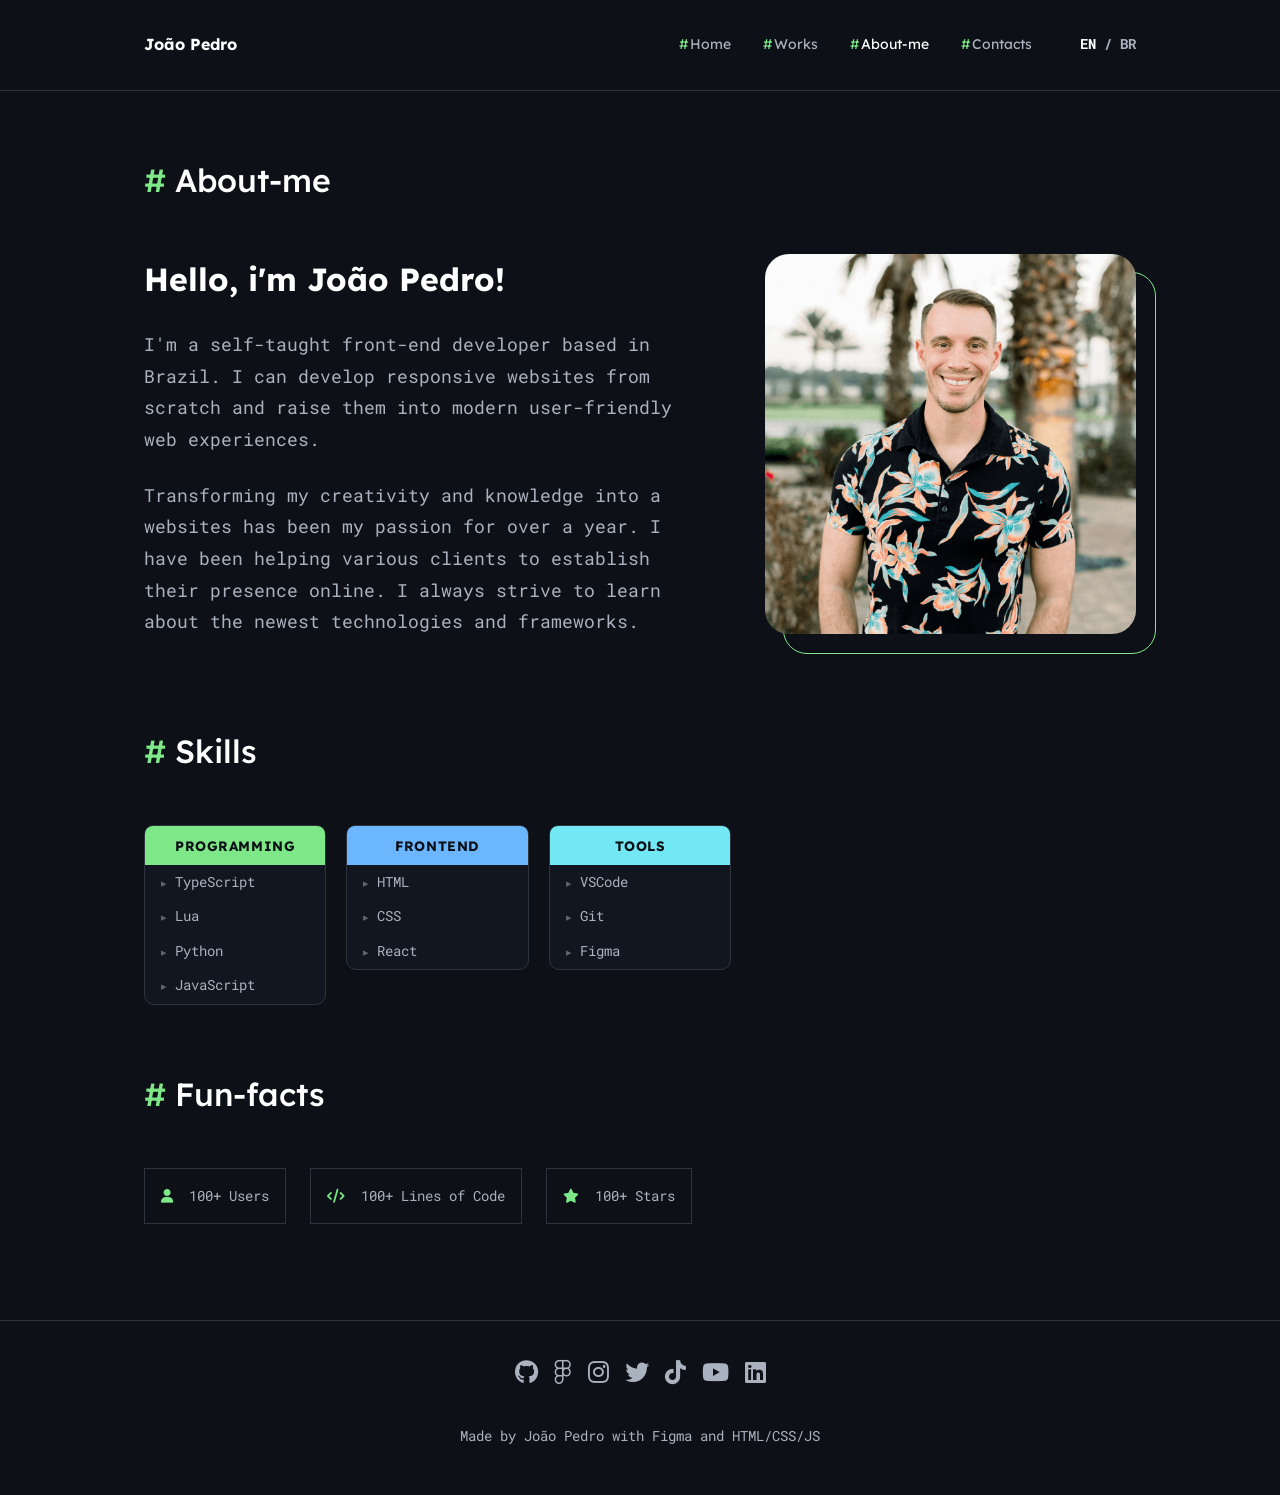
==== commit 0dd36a49: "feat: Update social media links, refactor hero section layout, and remove unused CSS property." ====
--- a/src/aboutme.html
+++ b/src/aboutme.html
@@ -162,7 +162,12 @@
     <div class="container footer-container">
       <div class="footer-socials">
         <a href="https://github.com/joaopedro" target="_blank"><i class="fa-brands fa-github"></i></a>
-        <a href="https://discord.com/users/joaopedro" target="_blank"><i class="fa-brands fa-discord"></i></a>
+        <a href="https://figma.com/@joaopedro" target="_blank"><i class="fa-brands fa-figma"></i></a>
+        <a href="https://instagram.com/joaopedro" target="_blank"><i class="fa-brands fa-instagram"></i></a>
+        <a href="https://twitter.com/joaopedro" target="_blank"><i class="fa-brands fa-twitter"></i></a>
+        <a href="https://tiktok.com/@joaopedro" target="_blank"><i class="fa-brands fa-tiktok"></i></a>
+        <a href="https://youtube.com/@joaopedro" target="_blank"><i class="fa-brands fa-youtube"></i></a>
+        <a href="https://linkedin.com/in/joaopedro" target="_blank"><i class="fa-brands fa-linkedin"></i></a>
       </div>
       <div class="footer-copyright">
         <p>Made by João Pedro with Figma and HTML/CSS/JS</p>
--- a/style/style.css
+++ b/style/style.css
@@ -595,7 +595,6 @@
   font-weight: 800;
   color: var(--white);
   margin-bottom: 2.5rem;
-  line-height: 1.3;
   letter-spacing: -1px;
 }
 
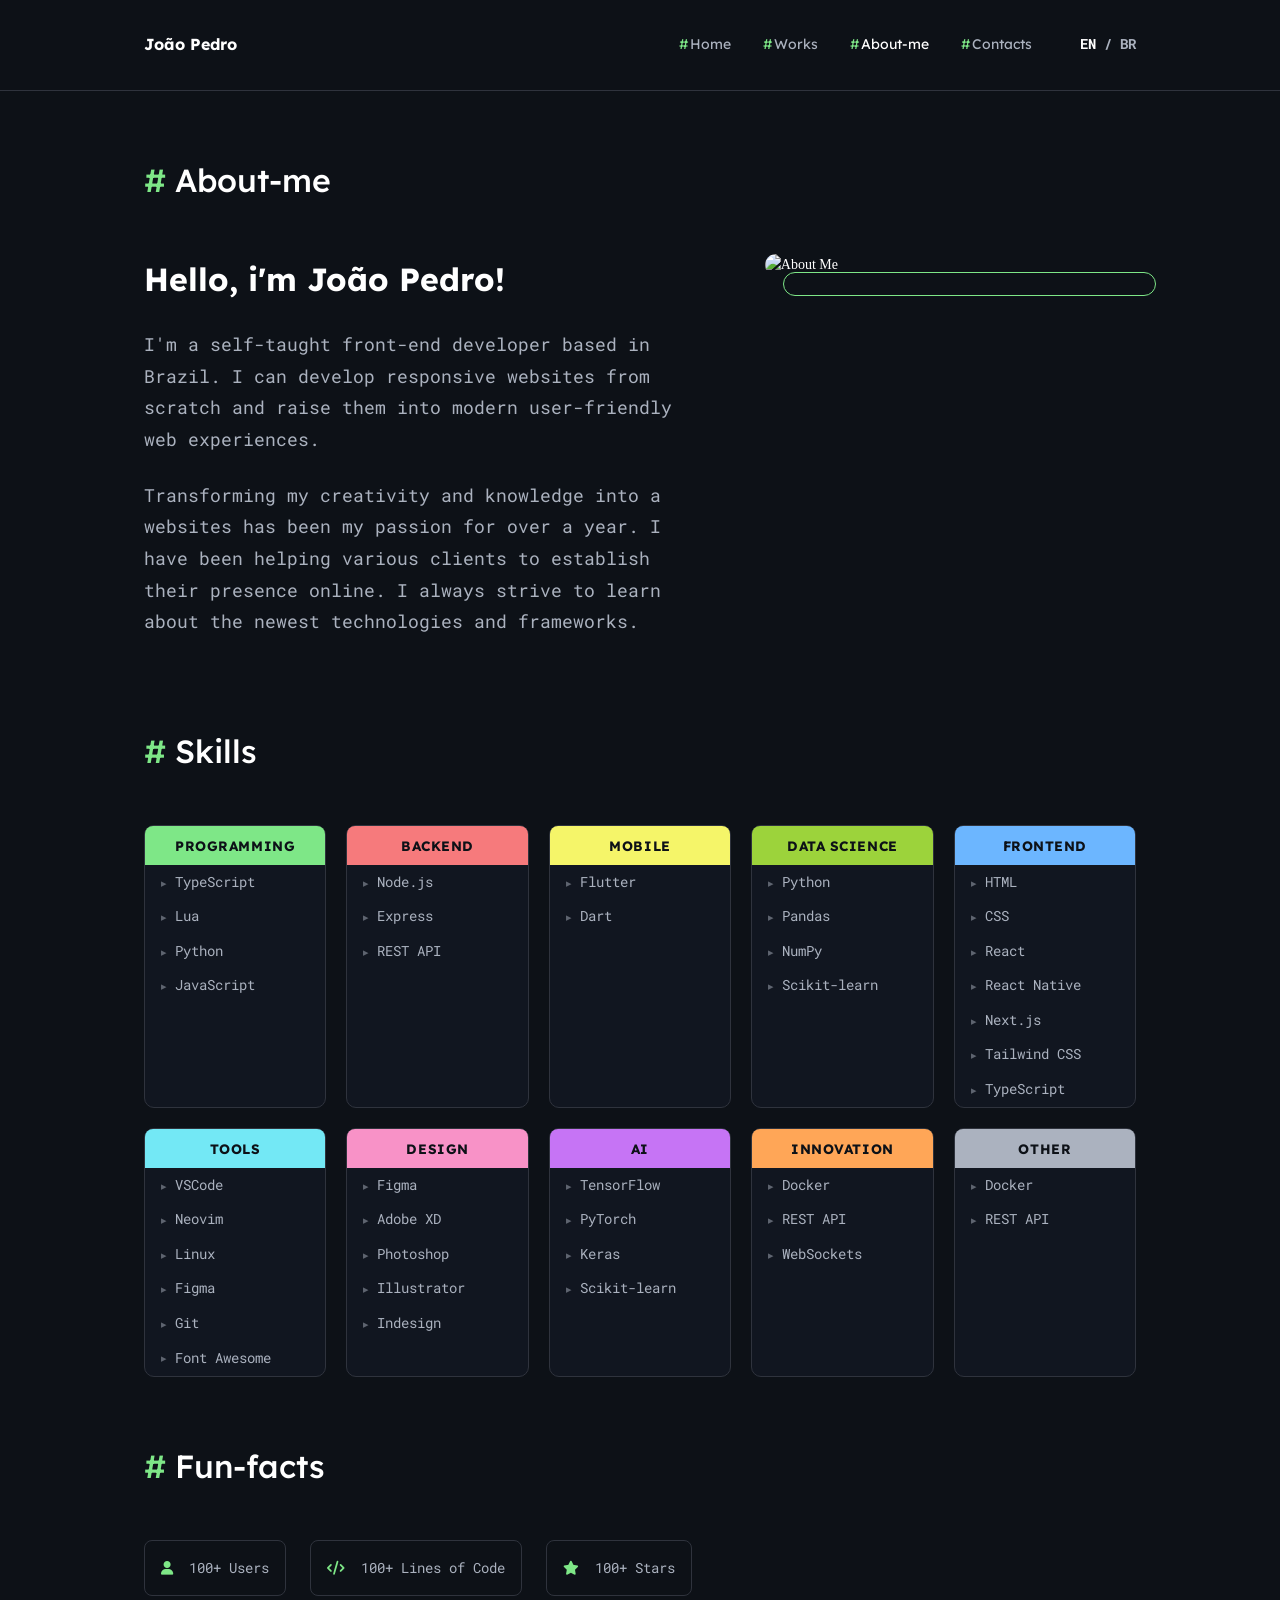
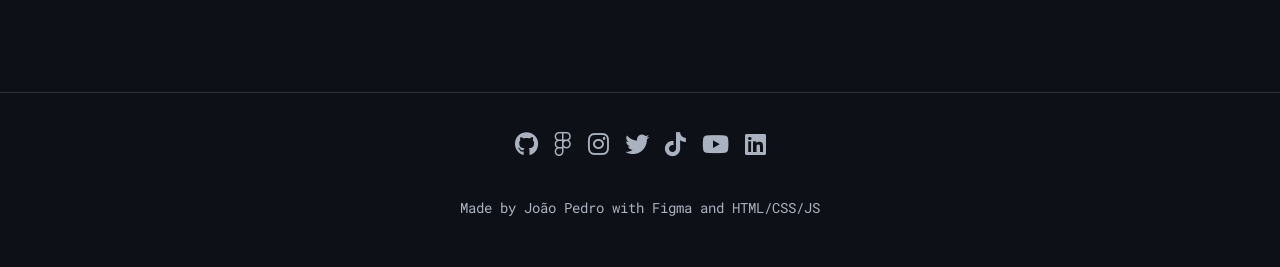
==== commit 2444ae63: "feat: Restructure and expand the 'About Me' skills section in HTML and add a border-radius to fun fa" ====
--- a/src/aboutme.html
+++ b/src/aboutme.html
@@ -78,7 +78,7 @@
         </div>
         <div class="about-image">
           <div class="img-placeholder">
-            <img src="../media/img/about-img.png" alt="About Me" />
+            <img src="../media/img/about-img.webp" alt="About Me" />
           </div>
         </div>
       </div>
@@ -96,40 +96,100 @@
 
       <div class="skills-content">
         <div class="skills-grid">
-          <div class="skill-column">
-            <div class="skill-category">
-              <h3 class="skill-title-programming" data-i18n="skill_title_programming">Languages</h3>
-              <ul>
-                <li class="skill-list">TypeScript</li>
-                <li class="skill-list">Lua</li>
-                <li class="skill-list">Python</li>
-                <li class="skill-list">JavaScript</li>
-              </ul>
-            </div>
-          </div>
-          <div class="skill-column">
-            <div class="skill-category">
-              <h3 class="skill-title-frontend">Frontend</h3>
-              <ul>
-                <li class="skill-list">HTML</li>
-                <li class="skill-list">CSS</li>
-                <li class="skill-list">React</li>
-              </ul>
-            </div>
-          </div>
-          <div class="skill-column">
-            <div class="skill-category">
-              <h3 class="skill-title-tools" data-i18n="skill_title_tools">Tools</h3>
-              <ul>
-                <li class="skill-list">VSCode</li>
-                <li class="skill-list">Git</li>
-                <li class="skill-list">Figma</li>
-              </ul>
-            </div>
-          </div>
-        </div>
-      </div>
-    </section>
+          <div class="skill-category">
+            <h3 class="skill-title-programming" data-i18n="skill_title_programming">Languages</h3>
+            <ul>
+              <li class="skill-list">TypeScript</li>
+              <li class="skill-list">Lua</li>
+              <li class="skill-list">Python</li>
+              <li class="skill-list">JavaScript</li>
+            </ul>
+          </div>
+          <div class="skill-category">
+            <h3 class="skill-title-backend">Backend</h3>
+            <ul>
+              <li class="skill-list">Node.js</li>
+              <li class="skill-list">Express</li>
+              <li class="skill-list">REST API</li>
+            </ul>
+          </div>
+          <div class="skill-category">
+            <h3 class="skill-title-mobile">Mobile</h3>
+            <ul>
+              <li class="skill-list">Flutter</li>
+              <li class="skill-list">Dart</li>
+            </ul>
+          </div>
+          <div class="skill-category">
+            <h3 class="skill-title-datascience" data-i18n="skill_title_datascience">Data Science</h3>
+            <ul>
+              <li class="skill-list">Python</li>
+              <li class="skill-list">Pandas</li>
+              <li class="skill-list">NumPy</li>
+              <li class="skill-list">Scikit-learn</li>
+            </ul>
+          </div>
+          <div class="skill-category">
+            <h3 class="skill-title-frontend">Frontend</h3>
+            <ul>
+              <li class="skill-list">HTML</li>
+              <li class="skill-list">CSS</li>
+              <li class="skill-list">React</li>
+              <li class="skill-list">React Native</li>
+              <li class="skill-list">Next.js</li>
+              <li class="skill-list">Tailwind CSS</li>
+              <li class="skill-list">TypeScript</li>
+            </ul>
+          </div>
+          <div class="skill-category">
+            <h3 class="skill-title-tools" data-i18n="skill_title_tools">Tools</h3>
+            <ul>
+              <li class="skill-list">VSCode</li>
+              <li class="skill-list">Neovim</li>
+              <li class="skill-list">Linux</li>
+              <li class="skill-list">Figma</li>
+              <li class="skill-list">Git</li>
+              <li class="skill-list">Font Awesome</li>
+            </ul>
+          </div>
+          <div class="skill-category">
+            <h3 class="skill-title-design">Design</h3>
+            <ul>
+              <li class="skill-list">Figma</li>
+              <li class="skill-list">Adobe XD</li>
+              <li class="skill-list">Photoshop</li>
+              <li class="skill-list">Illustrator</li>
+              <li class="skill-list">Indesign</li>
+            </ul>
+          </div>
+          <div class="skill-category">
+            <h3 class="skill-title-ai" data-i18n="skill_title_ai">AI</h3>
+            <ul>
+              <li class="skill-list">TensorFlow</li>
+              <li class="skill-list">PyTorch</li>
+              <li class="skill-list">Keras</li>
+              <li class="skill-list">Scikit-learn</li>
+            </ul>
+          </div>
+          <div class="skill-category">
+            <h3 class="skill-title-innovation" data-i18n="skill_title_innovation">Innovation</h3>
+            <ul>
+              <li class="skill-list">Docker</li>
+              <li class="skill-list">REST API</li>
+              <li class="skill-list">WebSockets</li>
+            </ul>
+          </div>
+          <div class="skill-category">
+            <h3 class="skill-title-other" data-i18n="skill_title_other">Other</h3>
+            <ul>
+              <li class="skill-list">Docker</li>
+              <li class="skill-list">REST API</li>
+            </ul>
+          </div>
+        </div>
+      </div>
+    </section>
+
     <!-- Fun facts -->
     <section class="funfacts">
       <div class="section-header">
--- a/style/style.css
+++ b/style/style.css
@@ -1,10 +1,3 @@
-/* ── Mobile (≤ 768px) ── */
-@media (max-width: 768px) {
-  .nav-list {
-    display: none;
-  }
-}
-
 /* Global Reset & Variables */
 :root {
   --bg: #0d1117;
@@ -595,6 +588,7 @@
   font-weight: 800;
   color: var(--white);
   margin-bottom: 2.5rem;
+  line-height: 1.3;
   letter-spacing: -1px;
 }
 
@@ -798,7 +792,10 @@
     transition: transform 0.3s ease, opacity 0.3s ease;
   }
 
-  .hero {
+  .nav-list {
+    display: none;
+    position: absolute;
+    top: 72px;
     margin-top: 2rem;
   }
 
@@ -992,6 +989,7 @@
   gap: 1rem;
   font-family: var(--font-text);
   color: var(--gray);
+  border-radius: 8px;
 }
 
 .funfact-item i {
